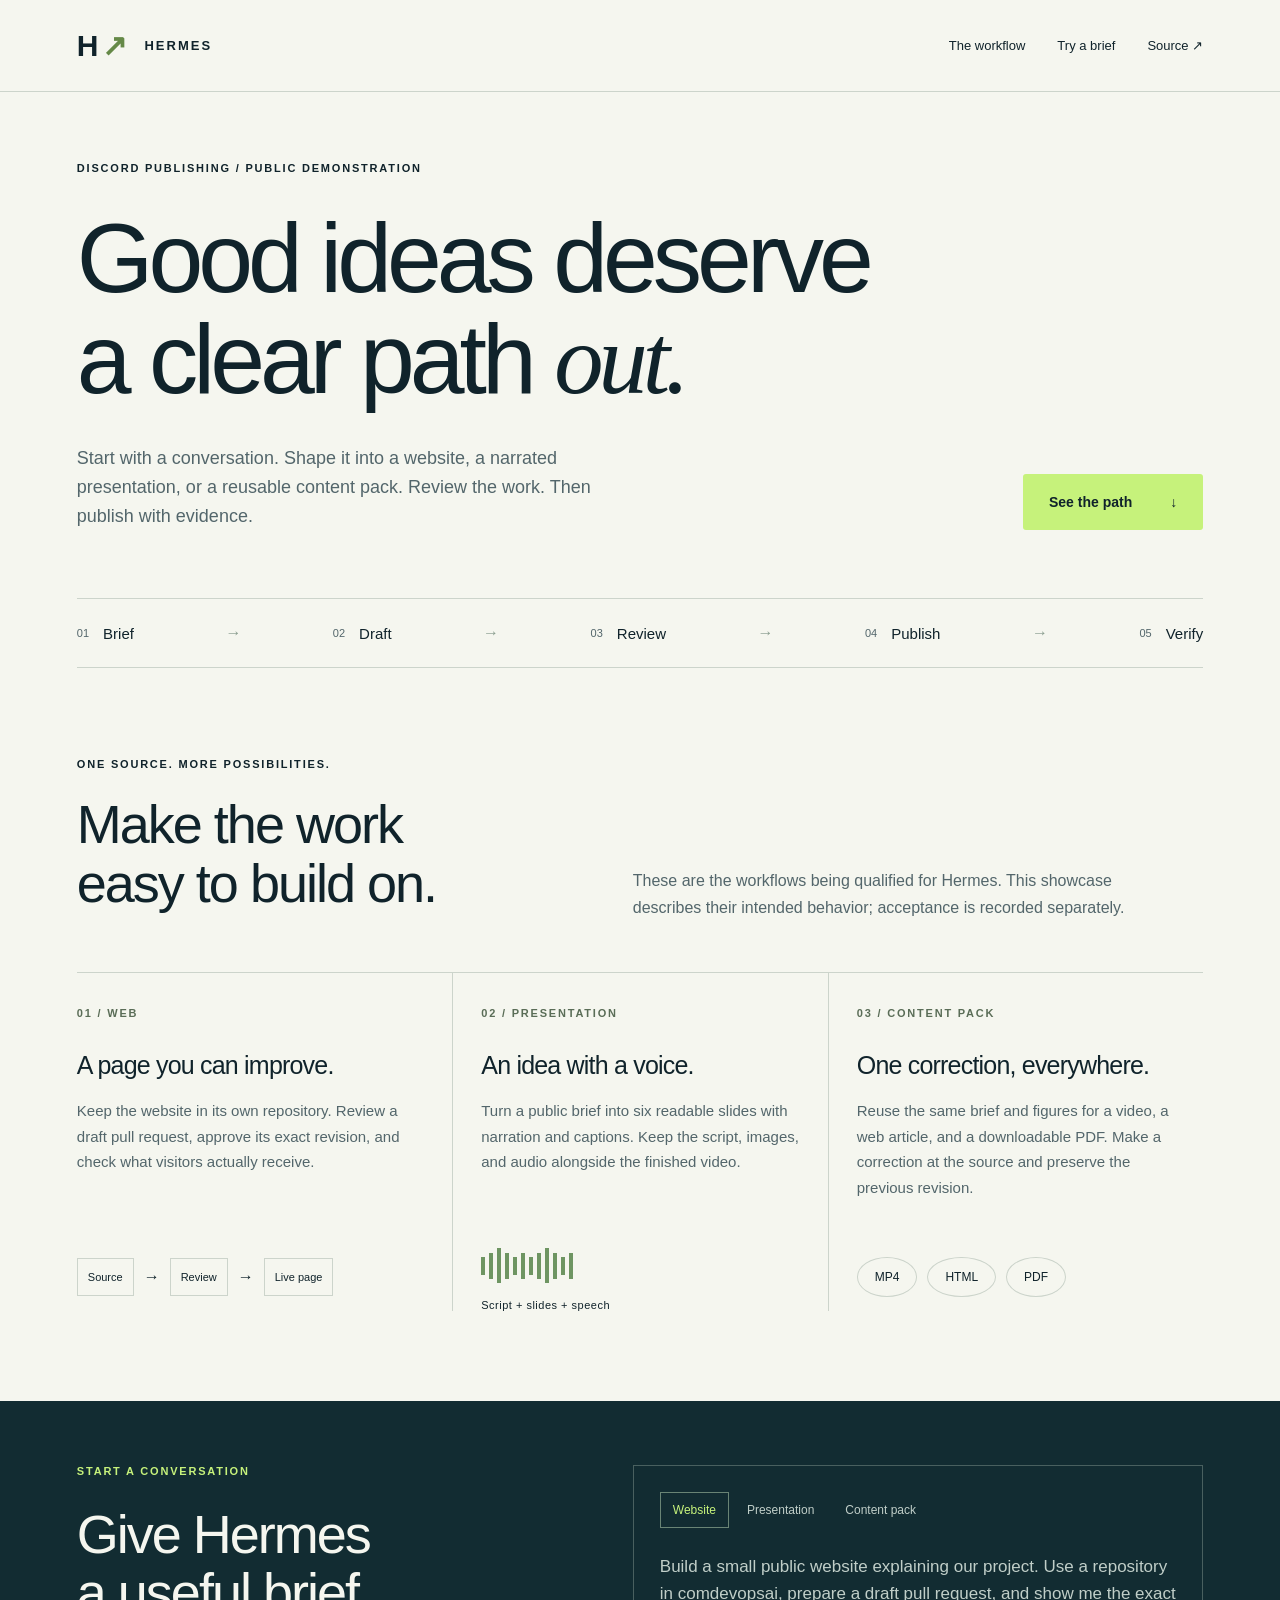
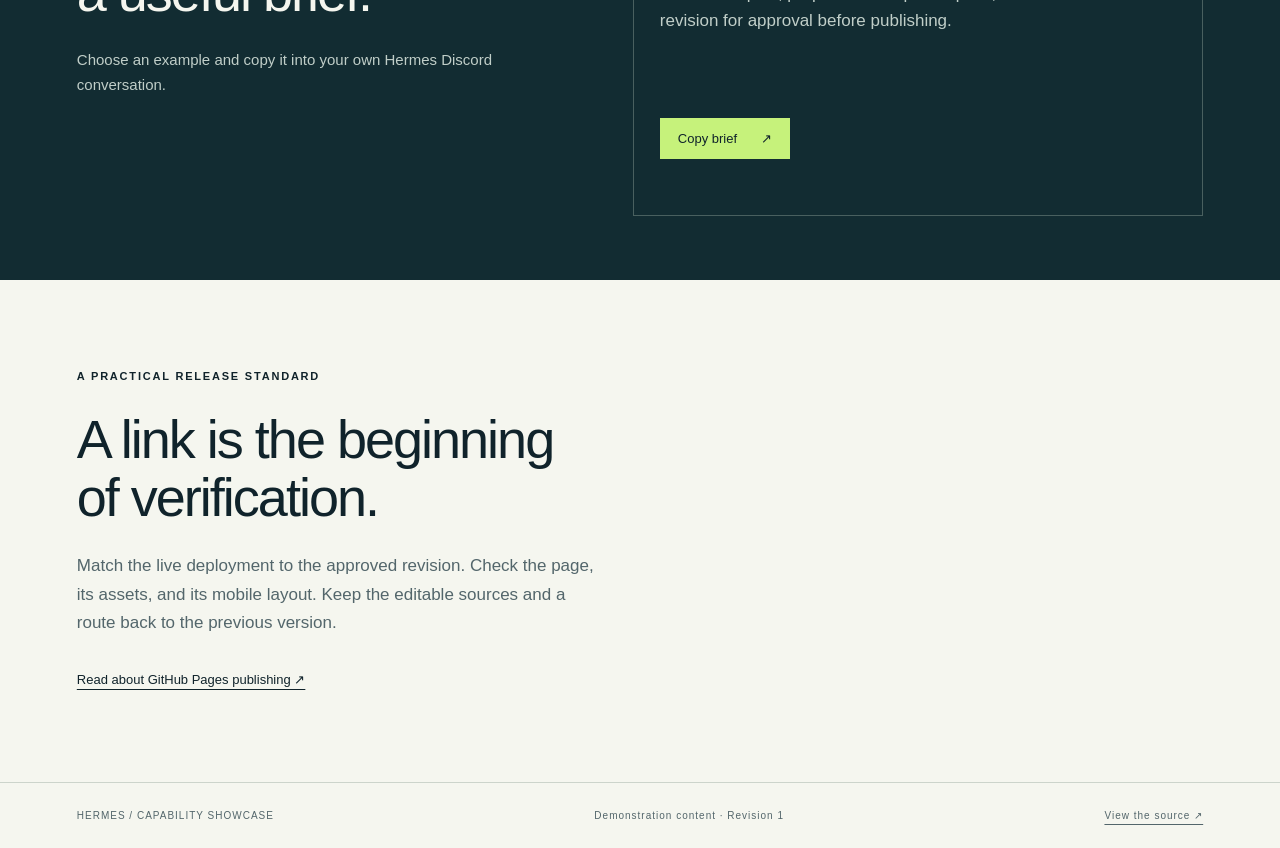
==== index.html @ 177fc1b2 "Add Hermes capability showcase site" ====
<!doctype html>
<html lang="en">
<head><meta charset="utf-8"><meta name="viewport" content="width=device-width,initial-scale=1"><meta name="description" content="A public demonstration of a clear, reviewable path from a Discord brief to a published website."><title>Hermes — from conversation to publication</title><link rel="stylesheet" href="style.css"><script src="app.js" defer></script></head>
<body>
<header><a class="wordmark" href="#">H<span aria-hidden="true">↗</span> <b>HERMES</b></a><nav aria-label="Main navigation"><a href="#workflow">The workflow</a><a href="#try">Try a brief</a><a href="https://github.com/comdevopsai/hermes-discord-demo">Source ↗</a></nav></header>
<main>
<section class="hero"><div class="eyebrow">DISCORD PUBLISHING / PUBLIC DEMONSTRATION</div><h1>Good ideas deserve<br>a clear path <em>out.</em></h1><div class="hero-bottom"><p>Start with a conversation. Shape it into a website, a narrated presentation, or a reusable content pack. Review the work. Then publish with evidence.</p><a class="button" href="#workflow">See the path <span aria-hidden="true">↓</span></a></div><div class="pipeline" aria-label="Brief, draft, review, publish, verify"><span>01 <b>Brief</b></span><i>→</i><span>02 <b>Draft</b></span><i>→</i><span>03 <b>Review</b></span><i>→</i><span>04 <b>Publish</b></span><i>→</i><span>05 <b>Verify</b></span></div></section>
<section class="workflow" id="workflow"><div class="section-head"><span class="eyebrow">ONE SOURCE. MORE POSSIBILITIES.</span><h2>Make the work<br>easy to build on.</h2><p>These are the workflows being qualified for Hermes. This showcase describes their intended behavior; acceptance is recorded separately.</p></div><div class="tracks">
<article><span class="number">01 / WEB</span><h3>A page you can improve.</h3><p>Keep the website in its own repository. Review a draft pull request, approve its exact revision, and check what visitors actually receive.</p><div class="mini-diagram"><span>Source</span><b>→</b><span>Review</span><b>→</b><span>Live page</span></div></article>
<article><span class="number">02 / PRESENTATION</span><h3>An idea with a voice.</h3><p>Turn a public brief into six readable slides with narration and captions. Keep the script, images, and audio alongside the finished video.</p><div class="wave" aria-label="Illustration of narrated audio"><i></i><i></i><i></i><i></i><i></i><i></i><i></i><i></i><i></i><i></i><i></i><i></i><span>Script + slides + speech</span></div></article>
<article><span class="number">03 / CONTENT PACK</span><h3>One correction, everywhere.</h3><p>Reuse the same brief and figures for a video, a web article, and a downloadable PDF. Make a correction at the source and preserve the previous revision.</p><div class="formats"><span>MP4</span><span>HTML</span><span>PDF</span></div></article>
</div></section>
<section class="try" id="try"><div><span class="eyebrow">START A CONVERSATION</span><h2>Give Hermes<br>a useful brief.</h2><p>Choose an example and copy it into your own Hermes Discord conversation.</p></div><div class="prompt-box"><div class="choices" role="group" aria-label="Choose an example brief"><button type="button" class="selected" data-prompt="website" aria-pressed="true">Website</button><button type="button" data-prompt="presentation" aria-pressed="false">Presentation</button><button type="button" data-prompt="pack" aria-pressed="false">Content pack</button></div><p id="prompt">Build a small public website explaining our project. Use a repository in comdevopsai, prepare a draft pull request, and show me the exact revision for approval before publishing.</p><button class="copy" type="button">Copy brief <span aria-hidden="true">↗</span></button><span class="copy-status" role="status" aria-live="polite"></span></div></section>
<section class="review"><span class="eyebrow">A PRACTICAL RELEASE STANDARD</span><h2>A link is the beginning<br>of verification.</h2><p>Match the live deployment to the approved revision. Check the page, its assets, and its mobile layout. Keep the editable sources and a route back to the previous version.</p><a href="https://docs.github.com/en/pages/getting-started-with-github-pages/configuring-a-publishing-source-for-your-github-pages-site">Read about GitHub Pages publishing ↗</a></section>
</main><footer><span>HERMES / CAPABILITY SHOWCASE</span><span>Demonstration content · Revision 1</span><a href="https://github.com/comdevopsai/hermes-discord-demo">View the source ↗</a></footer>
</body></html>
---- style.css ----
:root{--ink:#10232b;--muted:#53666b;--paper:#f5f6ef;--mint:#c6f27b;--line:#ccd4cb;--dark:#122c32}*{box-sizing:border-box}html{scroll-behavior:smooth;scroll-padding-top:24px}body{margin:0;background:var(--paper);color:var(--ink);font-family:Arial,Helvetica,sans-serif}a{color:inherit;text-underline-offset:5px}button,a{touch-action:manipulation}button:focus-visible,a:focus-visible{outline:3px solid #46792b;outline-offset:5px}header,main,footer{max-width:1440px;margin:auto}header{display:flex;justify-content:space-between;align-items:center;padding:28px 6%;border-bottom:1px solid var(--line)}.wordmark{display:flex;align-items:center;gap:4px;font-size:30px;font-weight:bold;text-decoration:none}.wordmark>span{color:#658947}.wordmark b{font-size:13px;letter-spacing:2px;margin-left:13px}nav{display:flex;gap:32px;font-size:13px}nav a{text-decoration:none}.hero{padding:70px 6% 0}.eyebrow,.number{font-size:11px;font-weight:bold;letter-spacing:1.8px}.eyebrow{display:block}.hero h1{font-size:clamp(50px,7.7vw,108px);font-weight:500;letter-spacing:-5px;line-height:1.02;margin:34px 0}em{font-family:Georgia,serif;font-weight:normal}.hero-bottom{display:flex;justify-content:space-between;align-items:end;gap:30px}.hero-bottom p{max-width:540px;font-size:18px;line-height:1.6;color:var(--muted);margin:0}.button{display:flex;justify-content:space-between;gap:38px;padding:20px 26px;background:var(--mint);text-decoration:none;border-radius:3px;font-size:14px;font-weight:bold;white-space:nowrap}.pipeline{display:flex;align-items:center;justify-content:space-between;margin-top:68px;padding:25px 0;border-top:1px solid var(--line);border-bottom:1px solid var(--line)}.pipeline span{display:flex;align-items:center;gap:14px;font-size:11px;color:var(--muted)}.pipeline b{font-size:15px;color:var(--ink);font-weight:normal}.pipeline i{font-style:normal;color:#8b9e90}.workflow{padding:90px 6%}.section-head{display:grid;grid-template-columns:1fr 1.15fr;gap:15px 60px;align-items:end}.section-head .eyebrow{grid-column:1/-1}h2{font-size:clamp(32px,4.4vw,54px);line-height:1.08;letter-spacing:-2px;font-weight:500;margin:10px 0 25px}.section-head p,.try p,.review p{color:var(--muted);line-height:1.7;max-width:520px}.tracks{display:grid;grid-template-columns:repeat(3,1fr);border-top:1px solid var(--line);margin-top:35px}.tracks article{padding:30px 28px 0 0}.tracks article+article{border-left:1px solid var(--line);padding-left:28px}.number{color:#5a6d57}h3{font-size:25px;font-weight:500;letter-spacing:-.8px;margin:30px 0 18px}.tracks p{font-size:15px;line-height:1.7;color:var(--muted);min-height:130px}.mini-diagram,.wave,.formats{height:68px;display:flex;align-items:center;gap:10px}.mini-diagram span{font-size:11px;padding:12px 10px;border:1px solid var(--line)}.mini-diagram b{font-weight:normal}.formats span{border:1px solid var(--line);padding:12px 17px;border-radius:50%;font-size:12px}.wave{gap:4px;position:relative;padding-bottom:23px}.wave i{width:4px;height:18px;background:#6e9562}.wave i:nth-child(3n){height:35px}.wave i:nth-child(2n){height:26px}.wave span{position:absolute;bottom:0;font-size:11px;letter-spacing:.5px}.try{background:var(--dark);color:var(--paper);padding:64px 6%;display:grid;grid-template-columns:1fr 1.15fr;gap:60px}.try .eyebrow{color:var(--mint)}.try h2{margin-top:28px}.try p{color:#c0cec8;font-size:15px}.prompt-box{border:1px solid #49605f;padding:26px;align-self:center}.choices{display:flex;gap:5px;flex-wrap:wrap}.choices button{font:inherit;font-size:12px;background:none;color:#c0cec8;border:1px solid transparent;padding:10px 12px;cursor:pointer}.choices button.selected{border-color:#698475;color:var(--mint)}.prompt-box #prompt{font-size:17px;line-height:1.6;min-height:140px;margin:25px 0}.copy{font:inherit;border:0;background:var(--mint);color:var(--ink);padding:13px 18px;cursor:pointer;font-size:13px}.copy span{margin-left:20px}.copy-status{font-size:12px;display:block;min-height:18px;margin-top:12px;color:var(--mint)}.review{padding:90px 6%;max-width:830px}.review h2{margin-top:28px}.review a{font-size:13px;line-height:1.8}.review p{font-size:17px;margin-bottom:30px}footer{border-top:1px solid var(--line);padding:27px 6%;display:flex;justify-content:space-between;gap:20px;font-size:10px;letter-spacing:1px;color:var(--muted)}@media(max-width:760px){header{padding:22px 6%}nav{gap:15px;font-size:11px}nav a:first-child{display:none}.wordmark b{font-size:11px;margin-left:6px}.hero{padding-top:45px}.hero h1{letter-spacing:-2.5px}.hero-bottom{display:block}.hero-bottom p{font-size:16px}.button{display:inline-flex;margin-top:22px}.pipeline{margin-top:40px;gap:12px;flex-wrap:wrap}.pipeline span{gap:6px}.pipeline b{font-size:12px}.pipeline i{display:none}.section-head,.try{grid-template-columns:1fr;gap:10px}.workflow,.review{padding-top:55px;padding-bottom:55px}.section-head p{margin-top:0}.tracks{grid-template-columns:1fr}.tracks article,.tracks article+article{border-left:0;border-bottom:1px solid var(--line);padding:28px 0}.tracks p{min-height:0}.tracks h3{margin-top:16px}.try{padding-top:45px;padding-bottom:45px}.prompt-box{padding:20px;margin-top:20px}.prompt-box #prompt{min-height:0}footer{flex-wrap:wrap;line-height:1.8}h2{letter-spacing:-1px}}@media(prefers-reduced-motion:reduce){html{scroll-behavior:auto}}
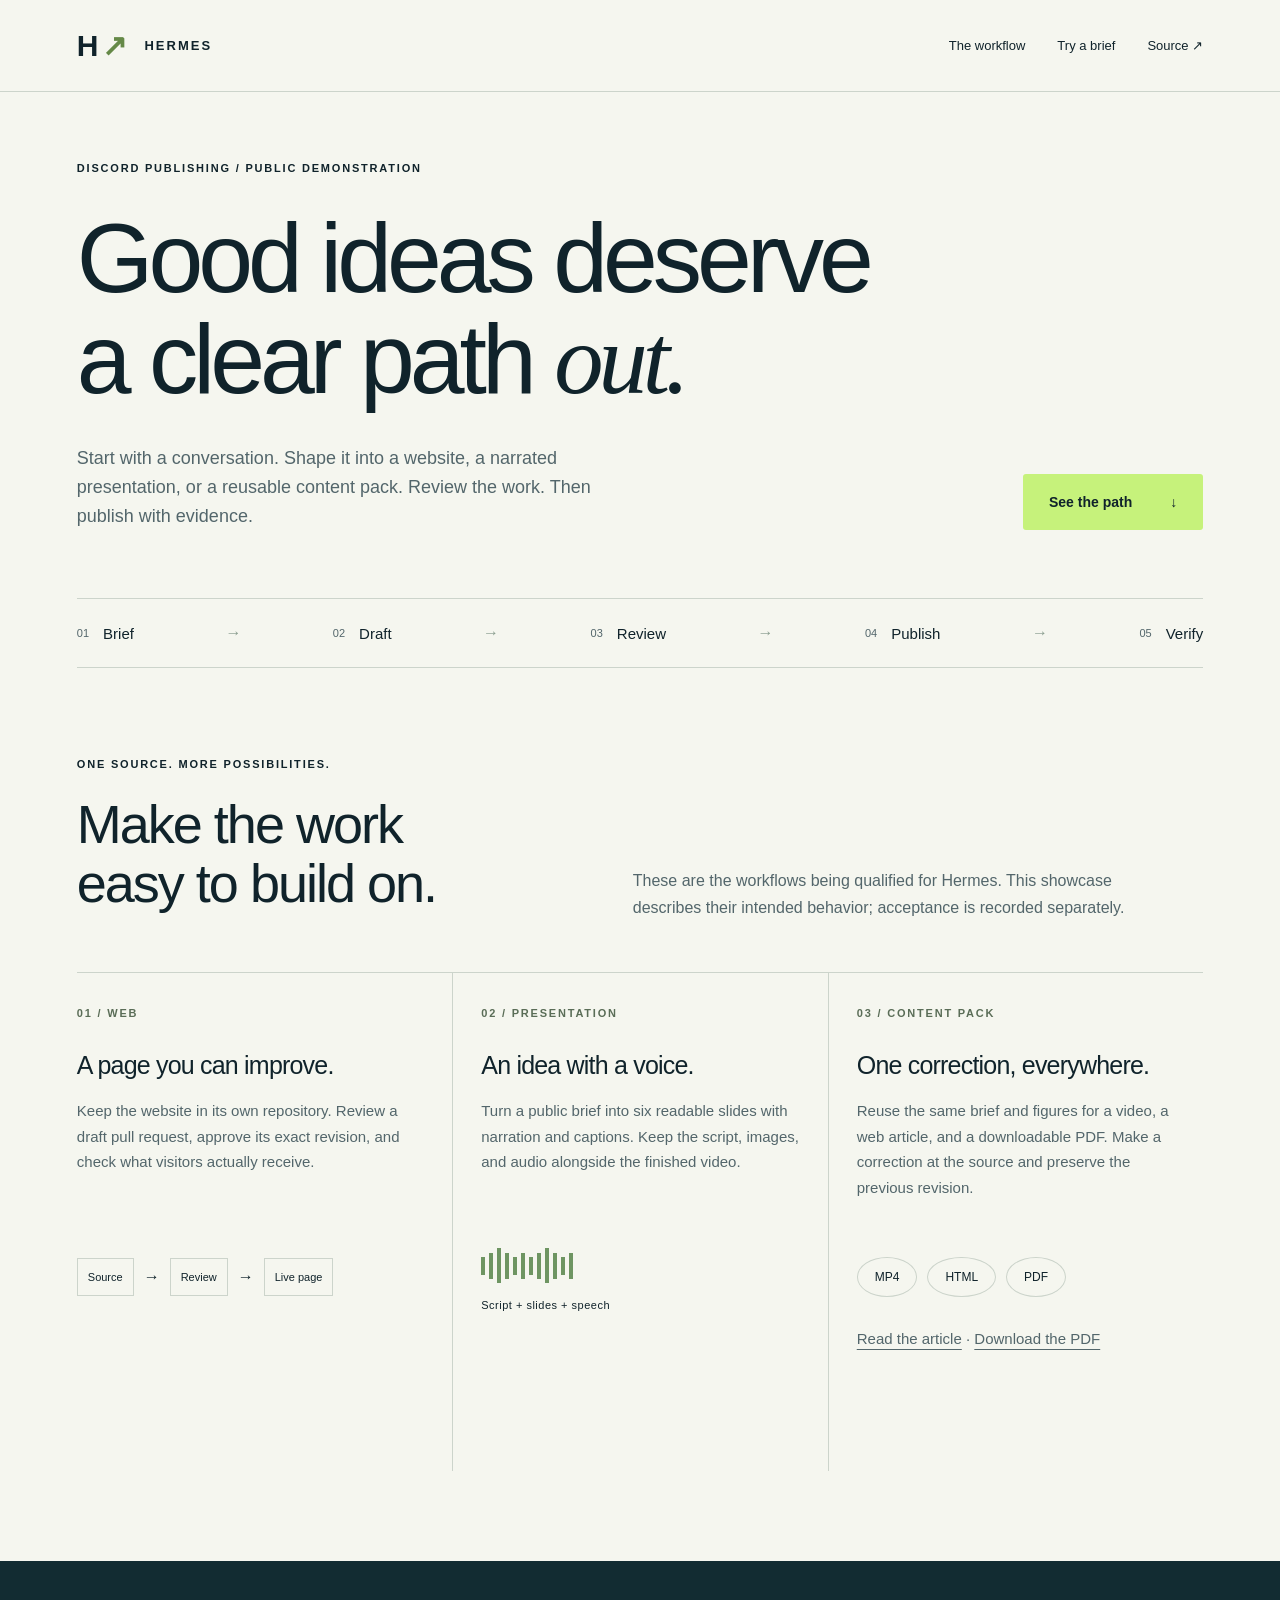
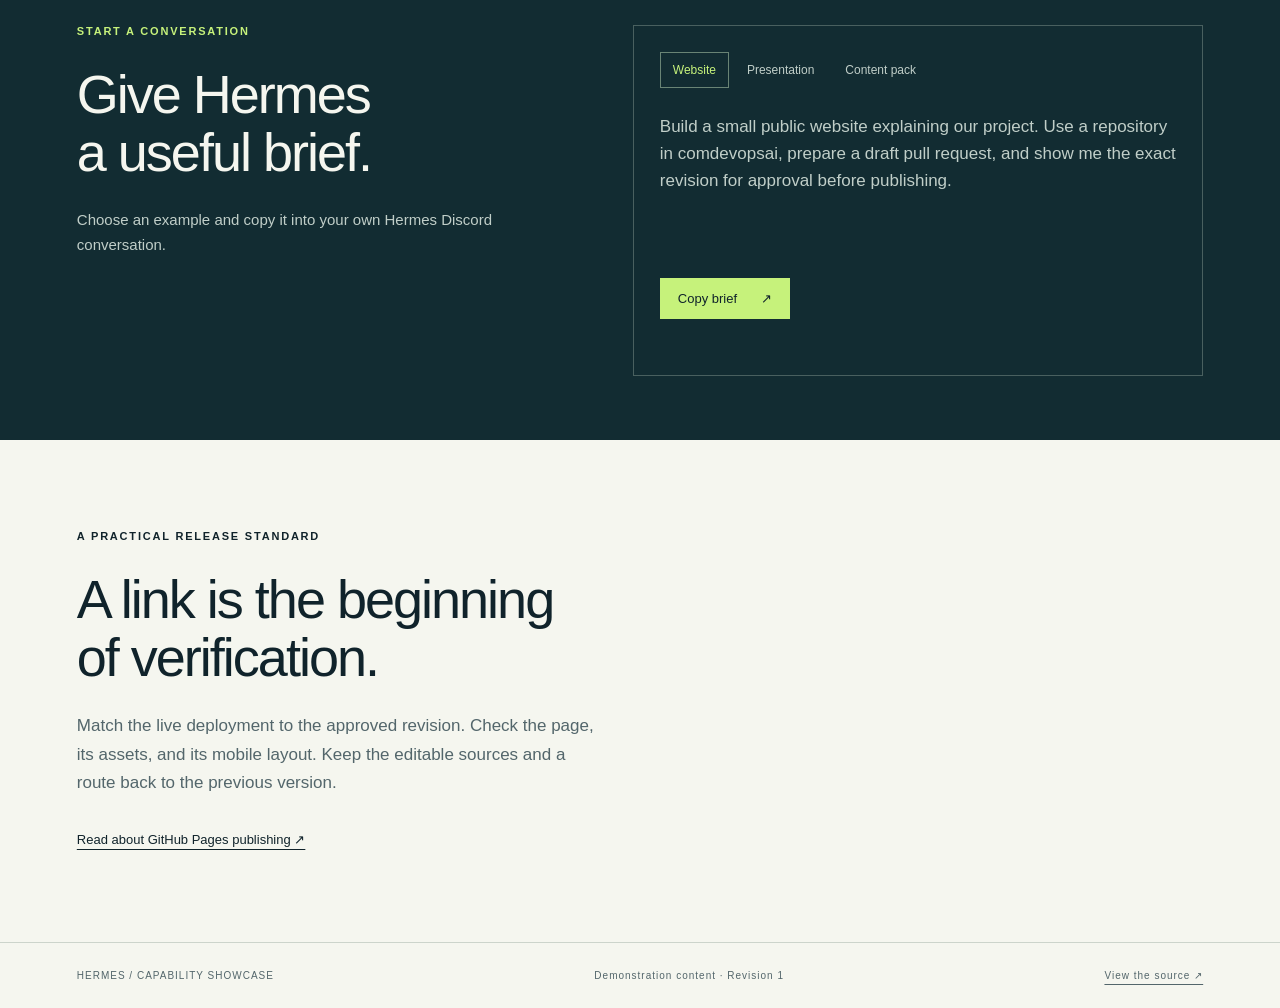
==== commit 112e8d2d: "Add brief-to-live-website article, PDF and figures" ====
--- a/index.html
+++ b/index.html
@@ -8,9 +8,10 @@
 <section class="workflow" id="workflow"><div class="section-head"><span class="eyebrow">ONE SOURCE. MORE POSSIBILITIES.</span><h2>Make the work<br>easy to build on.</h2><p>These are the workflows being qualified for Hermes. This showcase describes their intended behavior; acceptance is recorded separately.</p></div><div class="tracks">
 <article><span class="number">01 / WEB</span><h3>A page you can improve.</h3><p>Keep the website in its own repository. Review a draft pull request, approve its exact revision, and check what visitors actually receive.</p><div class="mini-diagram"><span>Source</span><b>→</b><span>Review</span><b>→</b><span>Live page</span></div></article>
 <article><span class="number">02 / PRESENTATION</span><h3>An idea with a voice.</h3><p>Turn a public brief into six readable slides with narration and captions. Keep the script, images, and audio alongside the finished video.</p><div class="wave" aria-label="Illustration of narrated audio"><i></i><i></i><i></i><i></i><i></i><i></i><i></i><i></i><i></i><i></i><i></i><i></i><span>Script + slides + speech</span></div></article>
-<article><span class="number">03 / CONTENT PACK</span><h3>One correction, everywhere.</h3><p>Reuse the same brief and figures for a video, a web article, and a downloadable PDF. Make a correction at the source and preserve the previous revision.</p><div class="formats"><span>MP4</span><span>HTML</span><span>PDF</span></div></article>
+<article><span class="number">03 / CONTENT PACK</span><h3>One correction, everywhere.</h3><p>Reuse the same brief and figures for a video, a web article, and a downloadable PDF. Make a correction at the source and preserve the previous revision.</p><div class="formats"><span>MP4</span><span>HTML</span><span>PDF</span></div><p><a href="article.html">Read the article</a> · <a href="article.pdf">Download the PDF</a></p></article>
 </div></section>
 <section class="try" id="try"><div><span class="eyebrow">START A CONVERSATION</span><h2>Give Hermes<br>a useful brief.</h2><p>Choose an example and copy it into your own Hermes Discord conversation.</p></div><div class="prompt-box"><div class="choices" role="group" aria-label="Choose an example brief"><button type="button" class="selected" data-prompt="website" aria-pressed="true">Website</button><button type="button" data-prompt="presentation" aria-pressed="false">Presentation</button><button type="button" data-prompt="pack" aria-pressed="false">Content pack</button></div><p id="prompt">Build a small public website explaining our project. Use a repository in comdevopsai, prepare a draft pull request, and show me the exact revision for approval before publishing.</p><button class="copy" type="button">Copy brief <span aria-hidden="true">↗</span></button><span class="copy-status" role="status" aria-live="polite"></span></div></section>
 <section class="review"><span class="eyebrow">A PRACTICAL RELEASE STANDARD</span><h2>A link is the beginning<br>of verification.</h2><p>Match the live deployment to the approved revision. Check the page, its assets, and its mobile layout. Keep the editable sources and a route back to the previous version.</p><a href="https://docs.github.com/en/pages/getting-started-with-github-pages/configuring-a-publishing-source-for-your-github-pages-site">Read about GitHub Pages publishing ↗</a></section>
 </main><footer><span>HERMES / CAPABILITY SHOWCASE</span><span>Demonstration content · Revision 1</span><a href="https://github.com/comdevopsai/hermes-discord-demo">View the source ↗</a></footer>
 </body></html>
+
